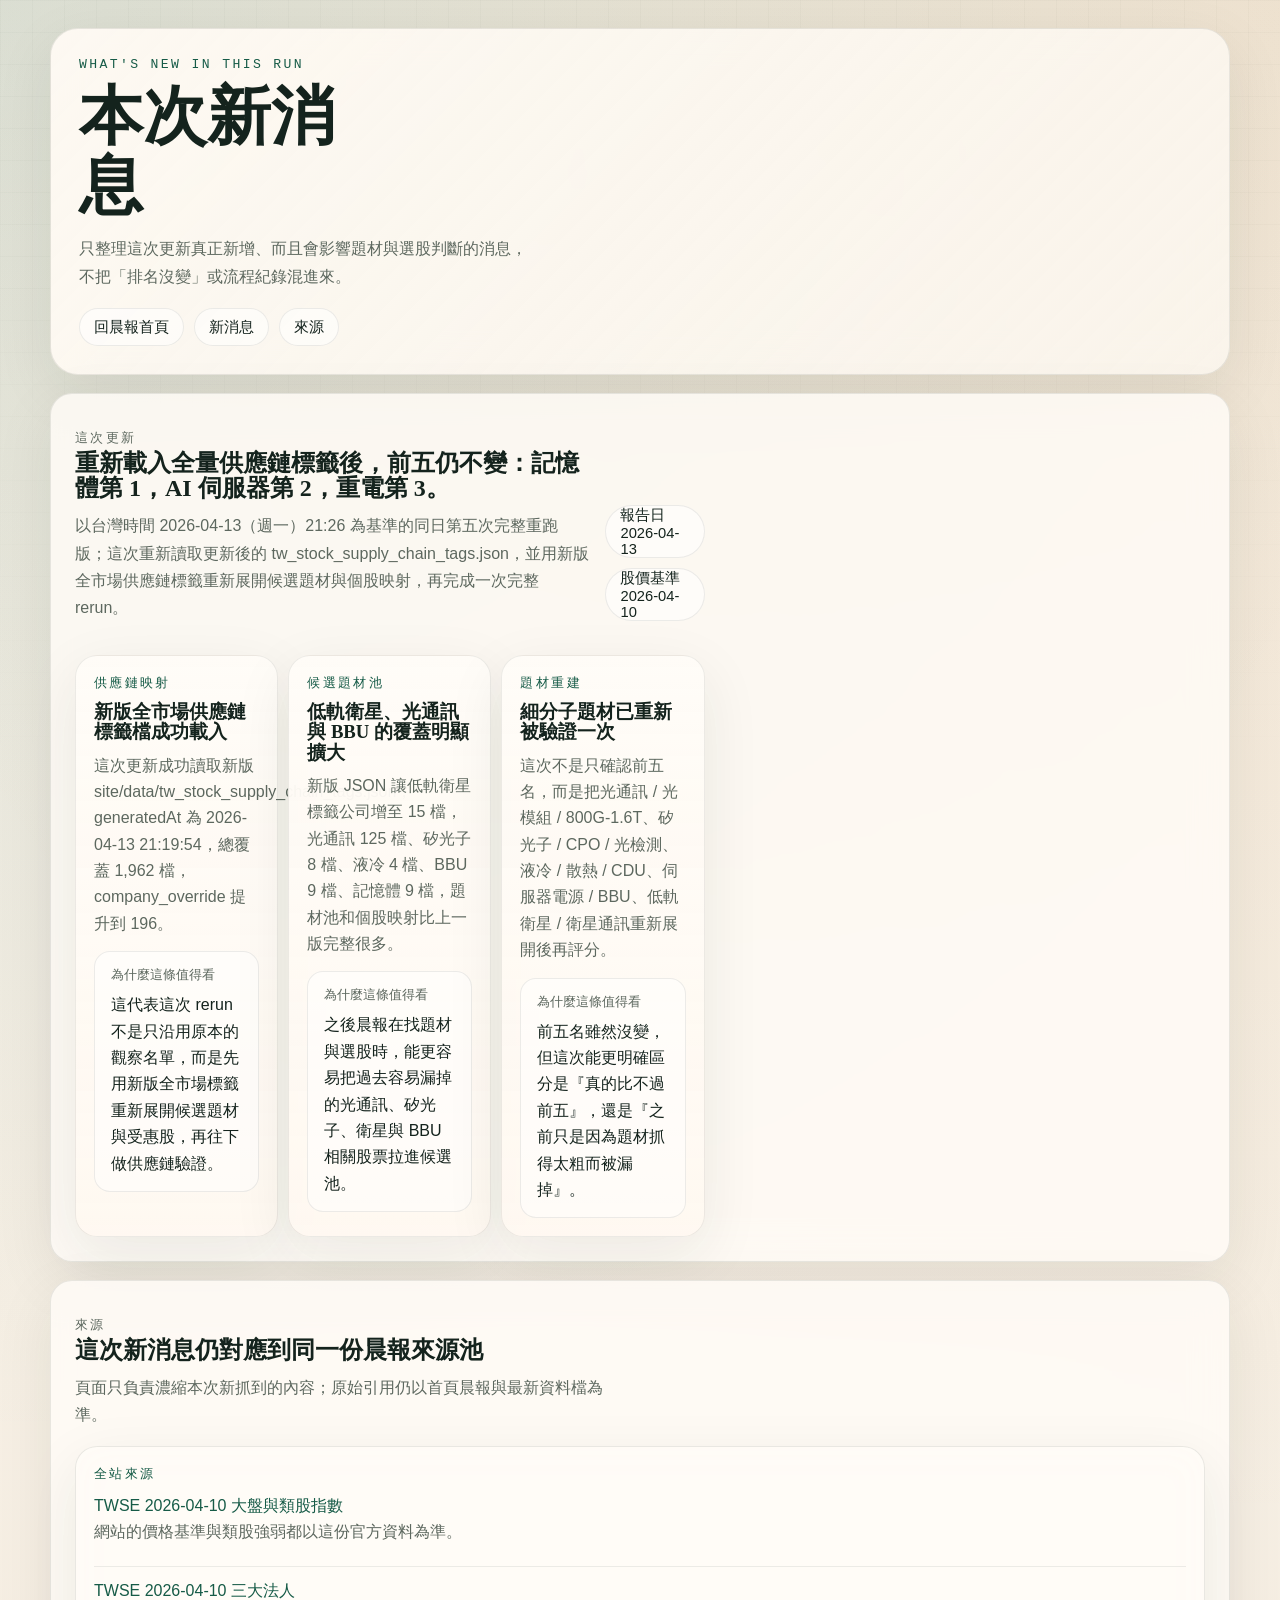
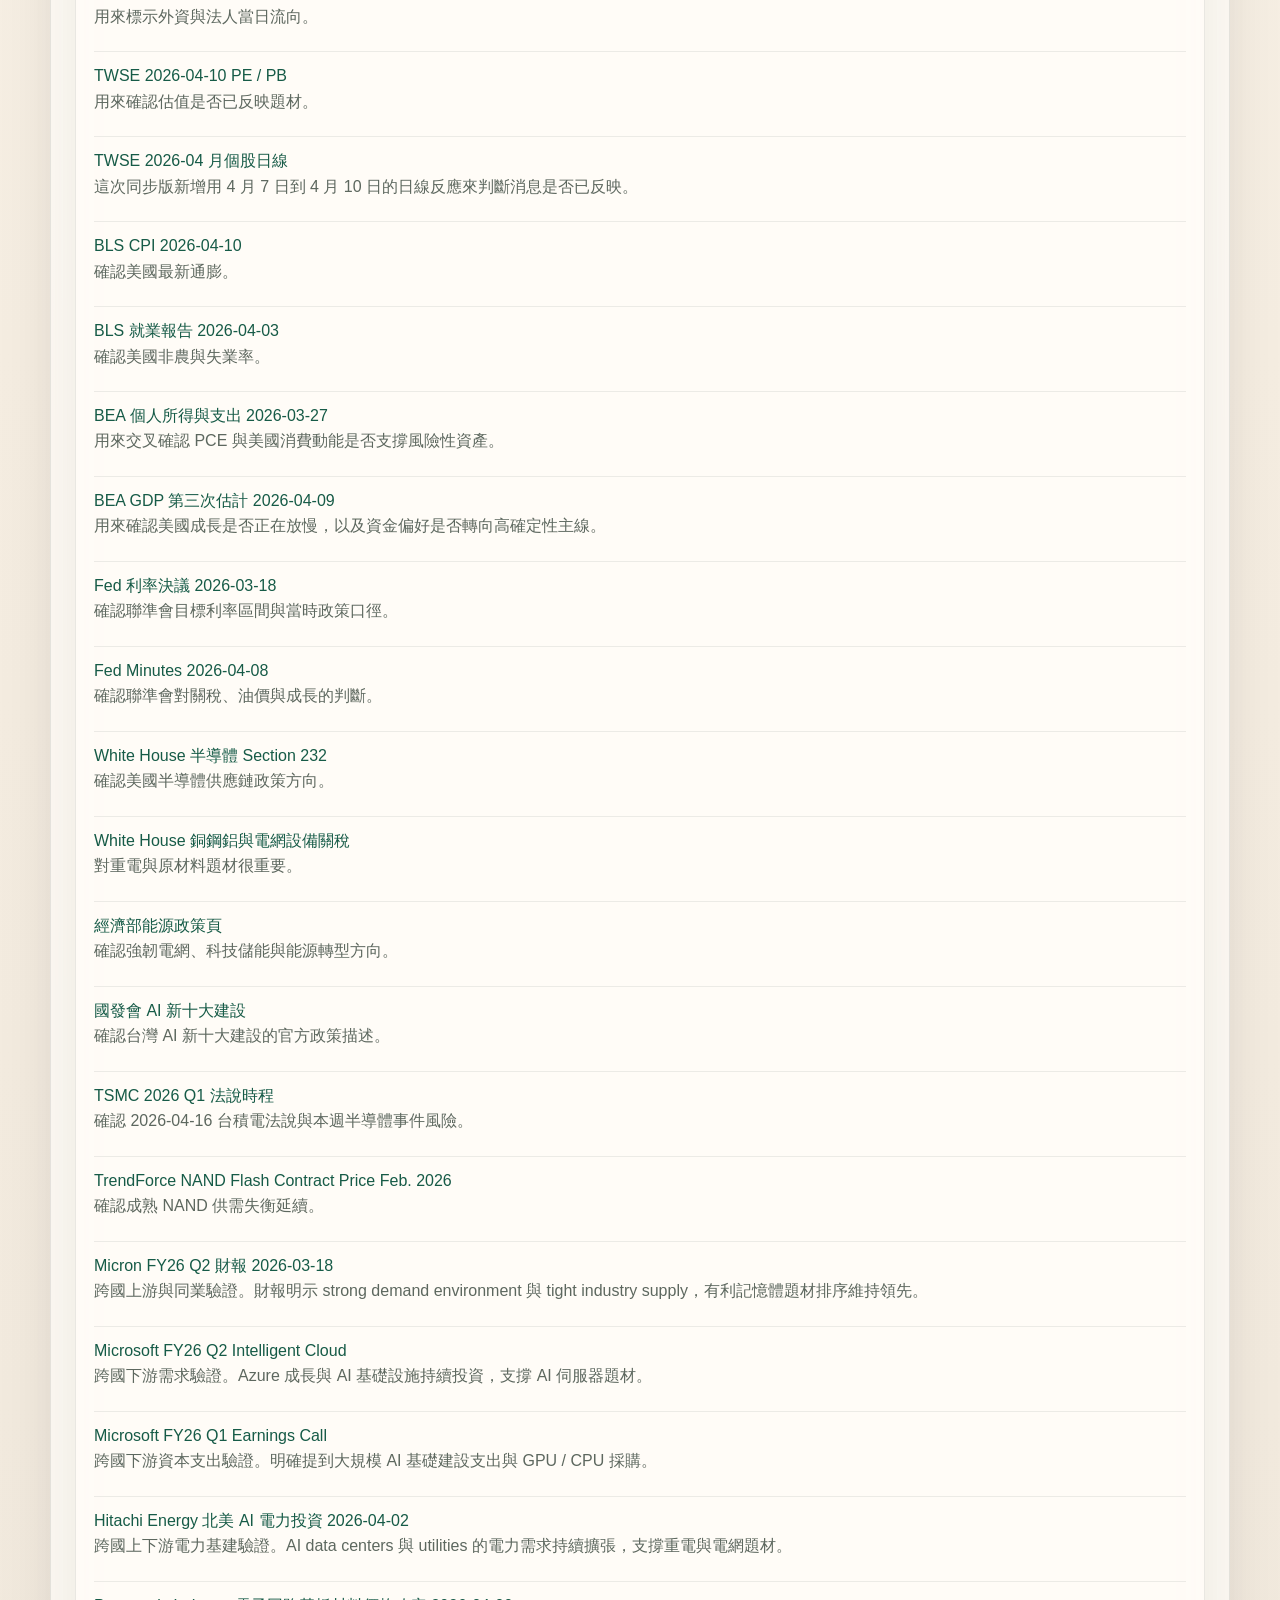
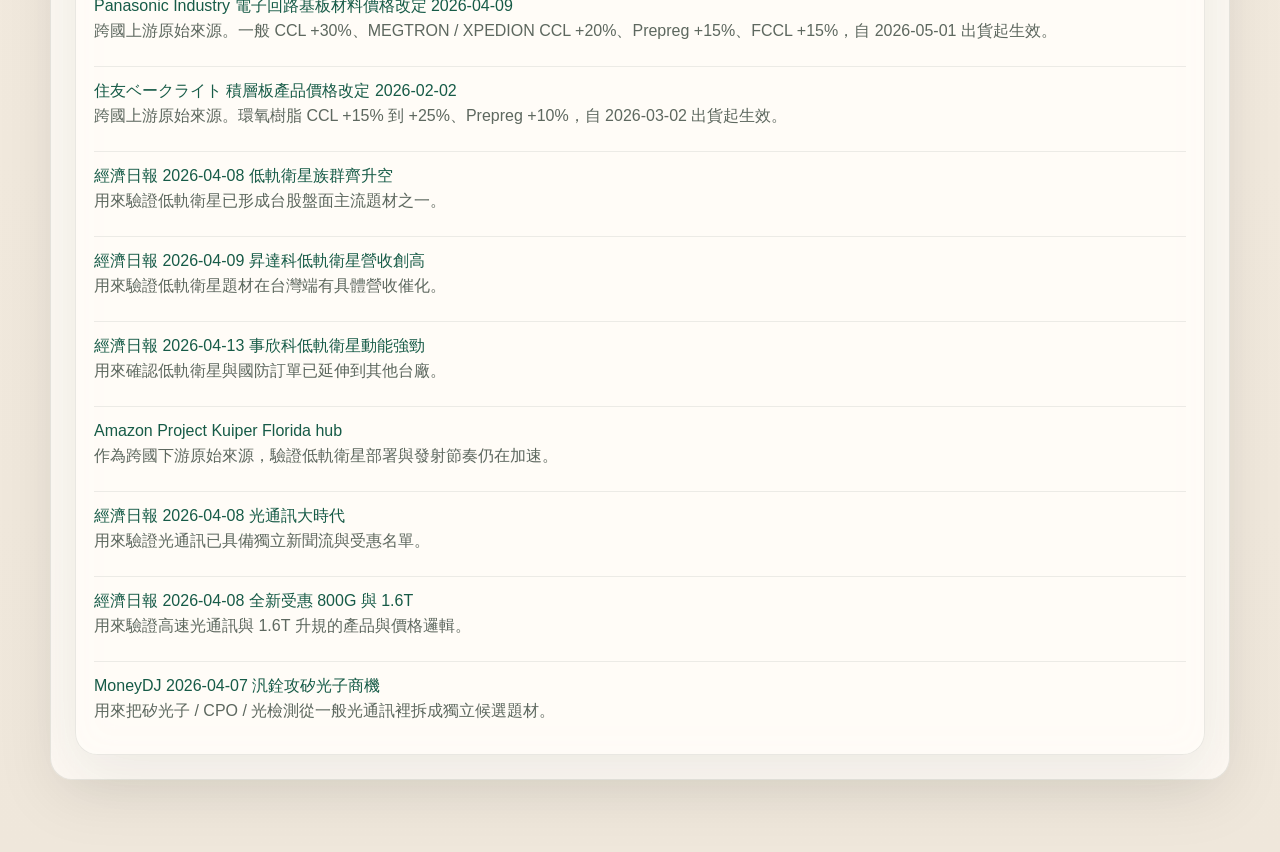
==== site/news.html @ 87246f04 "Add latest discoveries page to site" ====
<!DOCTYPE html>
<html lang="zh-Hant">
  <head>
    <meta charset="UTF-8" />
    <meta name="viewport" content="width=device-width, initial-scale=1.0" />
    <title>本次新消息 | 台股晨報看板</title>
    <meta
      name="description"
      content="把這次更新新抓到、會影響台股題材與選股判斷的消息，另外整理成一頁。"
    />
    <link rel="stylesheet" href="./styles.css" />
  </head>
  <body>
    <div class="page-backdrop"></div>
    <div class="shell">
      <header class="hero" id="top">
        <div class="hero-copy">
          <p class="eyebrow">What's New In This Run</p>
          <h1>本次新消息</h1>
          <p class="hero-text">
            只整理這次更新真正新增、而且會影響題材與選股判斷的消息，不把「排名沒變」或流程紀錄混進來。
          </p>
        </div>
        <nav class="quick-nav" aria-label="快速導覽">
          <a href="./index.html">回晨報首頁</a>
          <a href="#latest">新消息</a>
          <a href="#sources">來源</a>
        </nav>
      </header>

      <main id="news-app" class="app">
        <section class="loading-card">
          <p class="loading-kicker">載入中</p>
          <h2>正在整理這次更新的新消息</h2>
          <p>如果是第一次打開，請稍等資料載入完成。</p>
        </section>
      </main>
    </div>

    <script type="module" src="./news.js"></script>
  </body>
</html>
---- site/styles.css ----
:root {
  --bg: #f6f0e7;
  --bg-soft: rgba(255, 251, 244, 0.78);
  --surface: rgba(255, 252, 247, 0.84);
  --surface-strong: #fffaf3;
  --border: rgba(38, 49, 40, 0.1);
  --ink: #14231d;
  --muted: #5d685f;
  --jade: #165b47;
  --jade-soft: rgba(22, 91, 71, 0.12);
  --amber: #b56b17;
  --amber-soft: rgba(181, 107, 23, 0.12);
  --rose: #9e3d32;
  --rose-soft: rgba(158, 61, 50, 0.12);
  --shadow: 0 18px 60px rgba(21, 32, 27, 0.08);
  --radius-xl: 28px;
  --radius-lg: 22px;
  --radius-md: 16px;
  --radius-sm: 12px;
  --content-width: 1180px;
  --headline-font: "Iowan Old Style", "Palatino Linotype", "Book Antiqua",
    "Times New Roman", serif;
  --body-font: "Avenir Next", "PingFang TC", "Noto Sans TC", "Helvetica Neue",
    sans-serif;
  --mono-font: "SFMono-Regular", "Cascadia Code", Menlo, Monaco, Consolas,
    monospace;
}

* {
  box-sizing: border-box;
}

html {
  scroll-behavior: smooth;
}

body {
  margin: 0;
  min-height: 100vh;
  color: var(--ink);
  background:
    radial-gradient(circle at top left, rgba(22, 91, 71, 0.13), transparent 34%),
    radial-gradient(circle at top right, rgba(181, 107, 23, 0.12), transparent 36%),
    linear-gradient(180deg, #f9f4eb 0%, #f5ede1 48%, #efe7db 100%);
  font-family: var(--body-font);
}

.page-backdrop {
  position: fixed;
  inset: 0;
  pointer-events: none;
  background-image:
    linear-gradient(rgba(20, 35, 29, 0.035) 1px, transparent 1px),
    linear-gradient(90deg, rgba(20, 35, 29, 0.03) 1px, transparent 1px);
  background-size: 32px 32px;
  mask-image: linear-gradient(180deg, rgba(0, 0, 0, 0.6), transparent 92%);
}

.shell {
  position: relative;
  width: min(calc(100% - 28px), var(--content-width));
  margin: 0 auto;
  padding: 28px 0 72px;
}

.hero {
  display: grid;
  gap: 18px;
  padding: 28px;
  border: 1px solid var(--border);
  border-radius: var(--radius-xl);
  background:
    linear-gradient(135deg, rgba(255, 250, 243, 0.92), rgba(252, 247, 239, 0.7)),
    rgba(255, 255, 255, 0.3);
  box-shadow: var(--shadow);
  backdrop-filter: blur(18px);
}

.hero-copy {
  max-width: 760px;
}

.eyebrow,
.loading-kicker,
.section-kicker,
.card-kicker {
  margin: 0 0 10px;
  font-size: 0.82rem;
  letter-spacing: 0.18em;
  text-transform: uppercase;
  color: var(--jade);
  font-family: var(--mono-font);
}

h1,
h2,
h3,
h4 {
  margin: 0;
  font-family: var(--headline-font);
  font-weight: 700;
  line-height: 1.08;
}

h1 {
  font-size: clamp(2.4rem, 5vw, 4.6rem);
  max-width: 9ch;
}

.hero-text {
  margin: 14px 0 0;
  max-width: 50ch;
  font-size: 1.03rem;
  line-height: 1.7;
  color: var(--muted);
}

.quick-nav {
  display: flex;
  gap: 10px;
  flex-wrap: wrap;
}

.quick-nav a,
.chip,
.pill {
  display: inline-flex;
  align-items: center;
  gap: 8px;
  min-height: 38px;
  padding: 0 14px;
  border-radius: 999px;
  border: 1px solid rgba(20, 35, 29, 0.08);
  background: rgba(255, 255, 255, 0.55);
  color: var(--ink);
  text-decoration: none;
  font-size: 0.92rem;
}

.is-hidden {
  display: none !important;
}

.app {
  display: grid;
  gap: 18px;
  margin-top: 18px;
}

.panel,
.loading-card,
.theme-card,
.stock-card,
.focus-card,
.source-card,
.change-card {
  border: 1px solid var(--border);
  border-radius: var(--radius-lg);
  background: var(--surface);
  box-shadow: var(--shadow);
  backdrop-filter: blur(18px);
}

.loading-card,
.panel {
  padding: 24px;
}

.panel-grid {
  display: grid;
  gap: 16px;
}

.overview {
  display: grid;
  gap: 16px;
  grid-template-columns: 1.3fr 1fr;
}

.market-strip,
.macro-grid,
.focus-grid,
.discovery-grid,
.theme-meta,
.stock-metrics,
.source-list,
.change-list,
.badge-row {
  display: grid;
  gap: 10px;
}

.market-strip {
  grid-template-columns: repeat(4, minmax(0, 1fr));
}

.metric-card {
  padding: 16px;
  border-radius: var(--radius-md);
  background: rgba(255, 255, 255, 0.56);
  border: 1px solid rgba(20, 35, 29, 0.08);
}

.metric-label {
  margin: 0;
  font-size: 0.82rem;
  color: var(--muted);
}

.metric-value {
  margin: 10px 0 6px;
  font-size: clamp(1.25rem, 2vw, 1.7rem);
  font-weight: 700;
  font-family: var(--mono-font);
}

.metric-note,
.body-copy,
.stock-note,
.meta-note,
.theme-summary,
.source-note {
  margin: 0;
  line-height: 1.65;
  color: var(--muted);
}

.summary-points,
.checklist,
.risk-list,
.source-list,
.change-list,
.inline-list {
  margin: 0;
  padding: 0;
  list-style: none;
}

.summary-points li,
.checklist li,
.risk-list li,
.source-list li,
.change-list li,
.inline-list li {
  padding: 11px 0;
  border-top: 1px solid rgba(20, 35, 29, 0.08);
  line-height: 1.6;
}

.summary-points li:first-child,
.checklist li:first-child,
.risk-list li:first-child,
.source-list li:first-child,
.change-list li:first-child,
.inline-list li:first-child {
  border-top: 0;
  padding-top: 0;
}

.theme-accordion {
  display: grid;
  gap: 16px;
}

.theme-card {
  overflow: clip;
}

.theme-card details {
  display: block;
}

.theme-card summary {
  display: grid;
  gap: 14px;
  padding: 22px;
  cursor: pointer;
  list-style: none;
}

.theme-card summary::-webkit-details-marker {
  display: none;
}

.theme-head {
  display: flex;
  align-items: flex-start;
  justify-content: space-between;
  gap: 12px;
}

.theme-title {
  display: flex;
  align-items: center;
  gap: 12px;
  flex-wrap: wrap;
}

.rank-badge {
  display: inline-flex;
  align-items: center;
  justify-content: center;
  width: 42px;
  height: 42px;
  border-radius: 50%;
  background: var(--jade);
  color: white;
  font-family: var(--mono-font);
  font-weight: 700;
}

.heat-badge {
  padding: 7px 12px;
  border-radius: 999px;
  font-size: 0.84rem;
  font-weight: 700;
}

.heat-hot {
  color: var(--rose);
  background: var(--rose-soft);
}

.heat-warm {
  color: var(--amber);
  background: var(--amber-soft);
}

.heat-cool {
  color: var(--jade);
  background: var(--jade-soft);
}

.theme-body {
  padding: 0 22px 22px;
}

.theme-meta {
  grid-template-columns: repeat(2, minmax(0, 1fr));
  margin-bottom: 18px;
}

.info-block {
  padding: 14px 16px;
  border-radius: var(--radius-md);
  background: rgba(255, 255, 255, 0.52);
  border: 1px solid rgba(20, 35, 29, 0.08);
}

.info-label {
  margin: 0 0 8px;
  color: var(--muted);
  font-size: 0.82rem;
}

.info-text {
  margin: 0;
  line-height: 1.65;
}

.stock-grid,
.focus-grid {
  display: grid;
  gap: 12px;
}

.stock-card,
.focus-card,
.source-card,
.change-card {
  padding: 18px;
}

.stock-header {
  display: flex;
  align-items: flex-start;
  justify-content: space-between;
  gap: 12px;
}

.stock-title-wrap {
  display: grid;
  gap: 4px;
}

.stock-title {
  display: flex;
  align-items: center;
  gap: 10px;
  flex-wrap: wrap;
}

.ticker {
  font-family: var(--mono-font);
  color: var(--jade);
  font-size: 0.92rem;
}

.stock-role {
  margin: 0;
  color: var(--muted);
  line-height: 1.55;
}

.stock-metrics {
  margin: 14px 0;
  grid-template-columns: repeat(3, minmax(0, 1fr));
}

.metric-pill {
  padding: 12px 14px;
  border-radius: var(--radius-md);
  background: rgba(255, 255, 255, 0.56);
  border: 1px solid rgba(20, 35, 29, 0.08);
}

.metric-pill strong {
  display: block;
  margin-bottom: 6px;
  font-family: var(--mono-font);
  font-size: 0.95rem;
}

.metric-pill span {
  display: block;
  color: var(--muted);
  font-size: 0.85rem;
}

.tone-up {
  color: var(--jade);
}

.tone-down {
  color: var(--rose);
}

.tone-flat {
  color: var(--amber);
}

.split-copy {
  display: grid;
  gap: 14px;
  grid-template-columns: repeat(2, minmax(0, 1fr));
}

.section-header {
  display: flex;
  align-items: flex-end;
  justify-content: space-between;
  gap: 16px;
  margin-bottom: 18px;
}

.section-header p {
  margin: 10px 0 0;
  color: var(--muted);
  max-width: 60ch;
  line-height: 1.7;
}

.focus-grid {
  grid-template-columns: repeat(2, minmax(0, 1fr));
}

.focus-card {
  position: relative;
  overflow: hidden;
}

.focus-card::after {
  content: "";
  position: absolute;
  inset: auto -20% -30% auto;
  width: 120px;
  height: 120px;
  border-radius: 50%;
  background: radial-gradient(circle, rgba(22, 91, 71, 0.15), transparent 72%);
}

.focus-title {
  display: flex;
  align-items: center;
  gap: 10px;
  flex-wrap: wrap;
}

.focus-note {
  margin: 12px 0 0;
  line-height: 1.65;
  color: var(--muted);
}

.page-actions {
  display: flex;
  align-items: center;
}

.button-link {
  display: inline-flex;
  align-items: center;
  justify-content: center;
  min-height: 42px;
  padding: 0 16px;
  border-radius: 999px;
  background: var(--jade);
  color: #fff;
  text-decoration: none;
  font-size: 0.92rem;
  font-weight: 600;
}

.button-link:hover {
  background: #124b3b;
}

.discovery-grid {
  grid-template-columns: repeat(3, minmax(0, 1fr));
}

.discovery-card {
  padding: 18px;
  border-radius: var(--radius-lg);
  border: 1px solid rgba(20, 35, 29, 0.08);
  background: rgba(255, 255, 255, 0.58);
  box-shadow: var(--shadow);
}

.discovery-card-strong {
  background:
    linear-gradient(180deg, rgba(255, 252, 247, 0.96), rgba(255, 248, 240, 0.86)),
    rgba(255, 255, 255, 0.4);
}

.discovery-card h3 {
  margin-bottom: 10px;
}

.discovery-why {
  margin: 14px 0 0;
  line-height: 1.7;
  color: var(--jade);
}

.discovery-impact {
  margin-top: 14px;
}

.compact-card {
  padding: 18px;
}

.changes-layout,
.sources-layout {
  display: grid;
  gap: 14px;
  grid-template-columns: 1.1fr 1fr;
}

.source-card a {
  color: var(--jade);
  text-decoration: none;
}

.source-card a:hover {
  text-decoration: underline;
}

.footer-note {
  margin-top: 18px;
  color: var(--muted);
  font-size: 0.9rem;
  line-height: 1.7;
}

.animate-rise {
  animation: rise 540ms ease both;
}

.delay-1 {
  animation-delay: 80ms;
}

.delay-2 {
  animation-delay: 160ms;
}

.delay-3 {
  animation-delay: 240ms;
}

@keyframes rise {
  from {
    opacity: 0;
    transform: translateY(14px);
  }
  to {
    opacity: 1;
    transform: translateY(0);
  }
}

@media (max-width: 980px) {
  .overview,
  .changes-layout,
  .sources-layout,
  .split-copy,
  .focus-grid,
  .discovery-grid {
    grid-template-columns: 1fr;
  }

  .market-strip {
    grid-template-columns: repeat(2, minmax(0, 1fr));
  }

  .theme-meta,
  .stock-metrics {
    grid-template-columns: 1fr;
  }
}

@media (max-width: 720px) {
  .shell {
    width: min(calc(100% - 18px), var(--content-width));
    padding-top: 14px;
    padding-bottom: 48px;
  }

  .hero,
  .loading-card,
  .panel {
    padding: 18px;
  }

  .theme-card summary,
  .theme-body,
  .stock-card,
  .focus-card,
  .source-card,
  .change-card {
    padding: 16px;
  }

  h1 {
    max-width: 100%;
    font-size: clamp(2.2rem, 11vw, 3.4rem);
  }

  .section-header {
    align-items: flex-start;
    flex-direction: column;
  }

  .page-actions {
    width: 100%;
  }

  .button-link {
    width: 100%;
  }

  .market-strip {
    grid-template-columns: 1fr;
  }

  .quick-nav {
    overflow-x: auto;
    padding-bottom: 4px;
  }

  .quick-nav::-webkit-scrollbar {
    display: none;
  }

  .stock-header,
  .theme-head {
    flex-direction: column;
  }
}

@media (prefers-reduced-motion: reduce) {
  html {
    scroll-behavior: auto;
  }

  .animate-rise,
  .delay-1,
  .delay-2,
  .delay-3 {
    animation: none;
  }
}
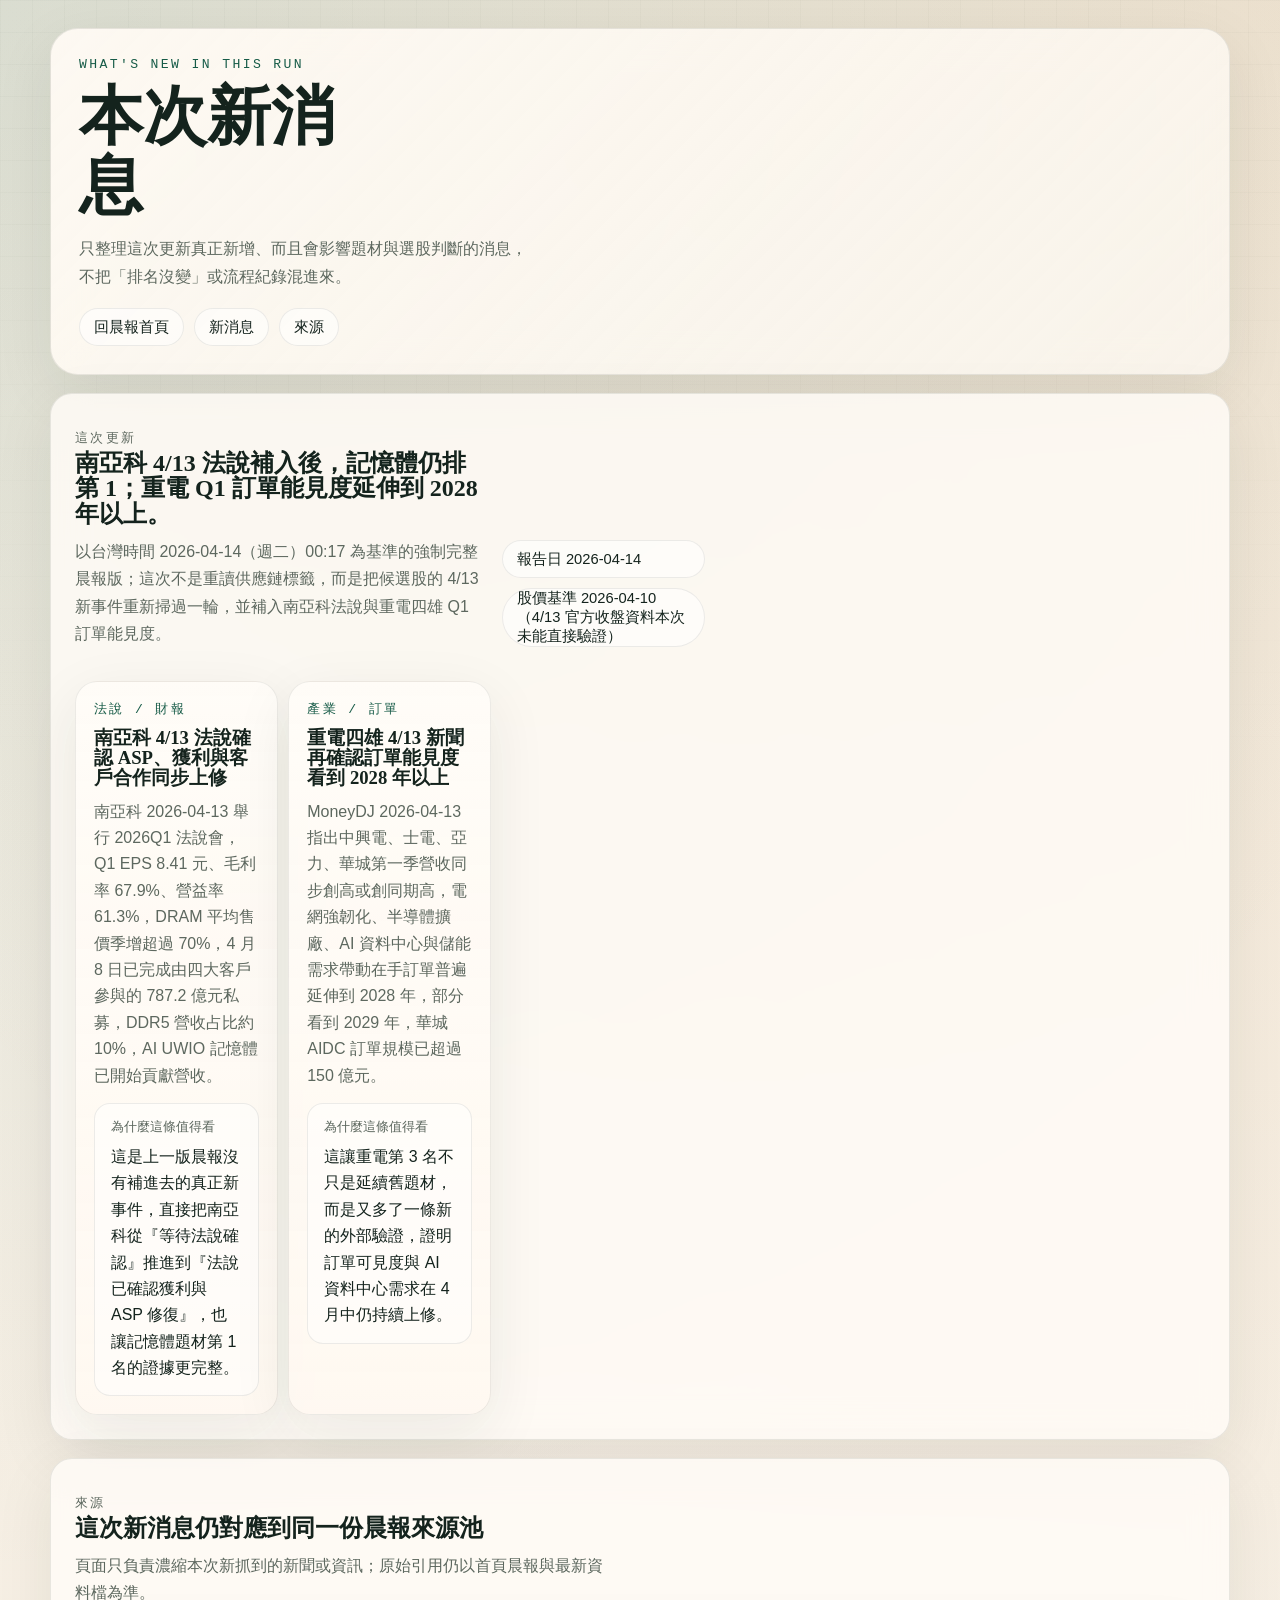
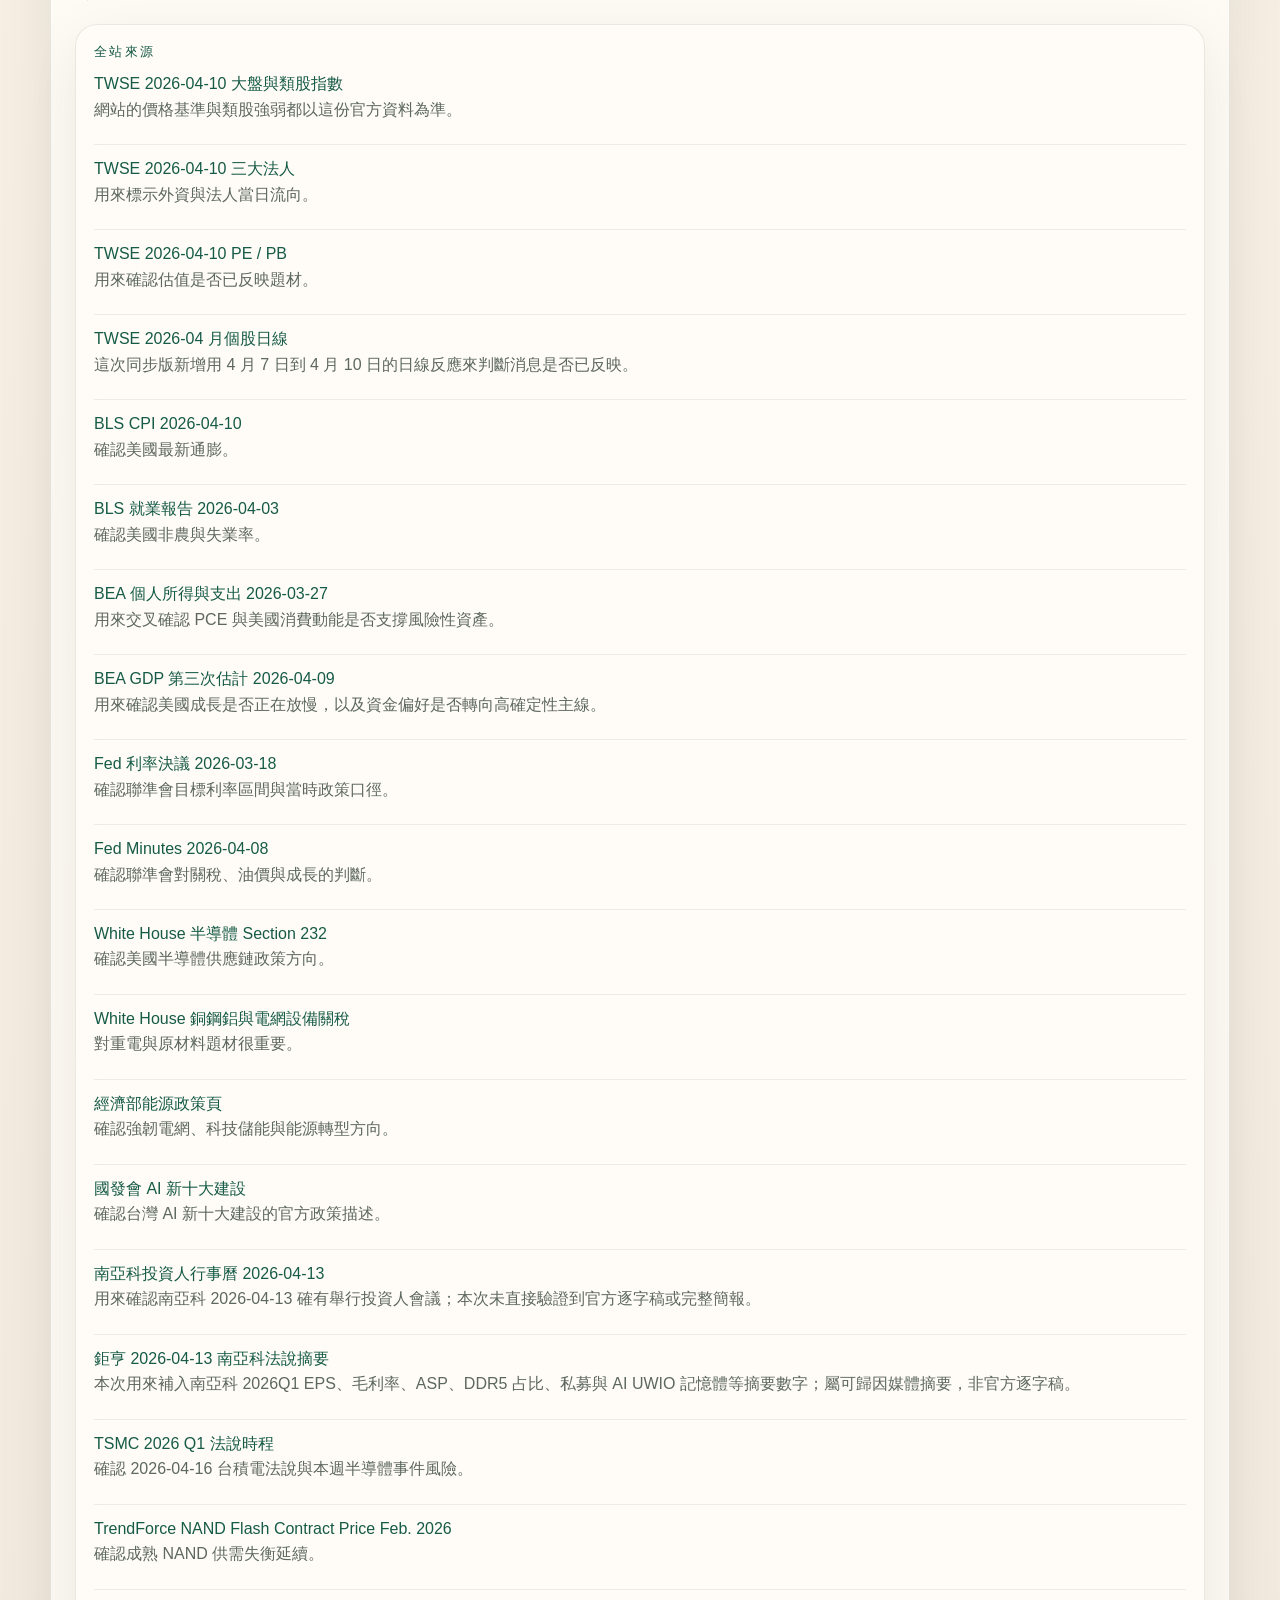
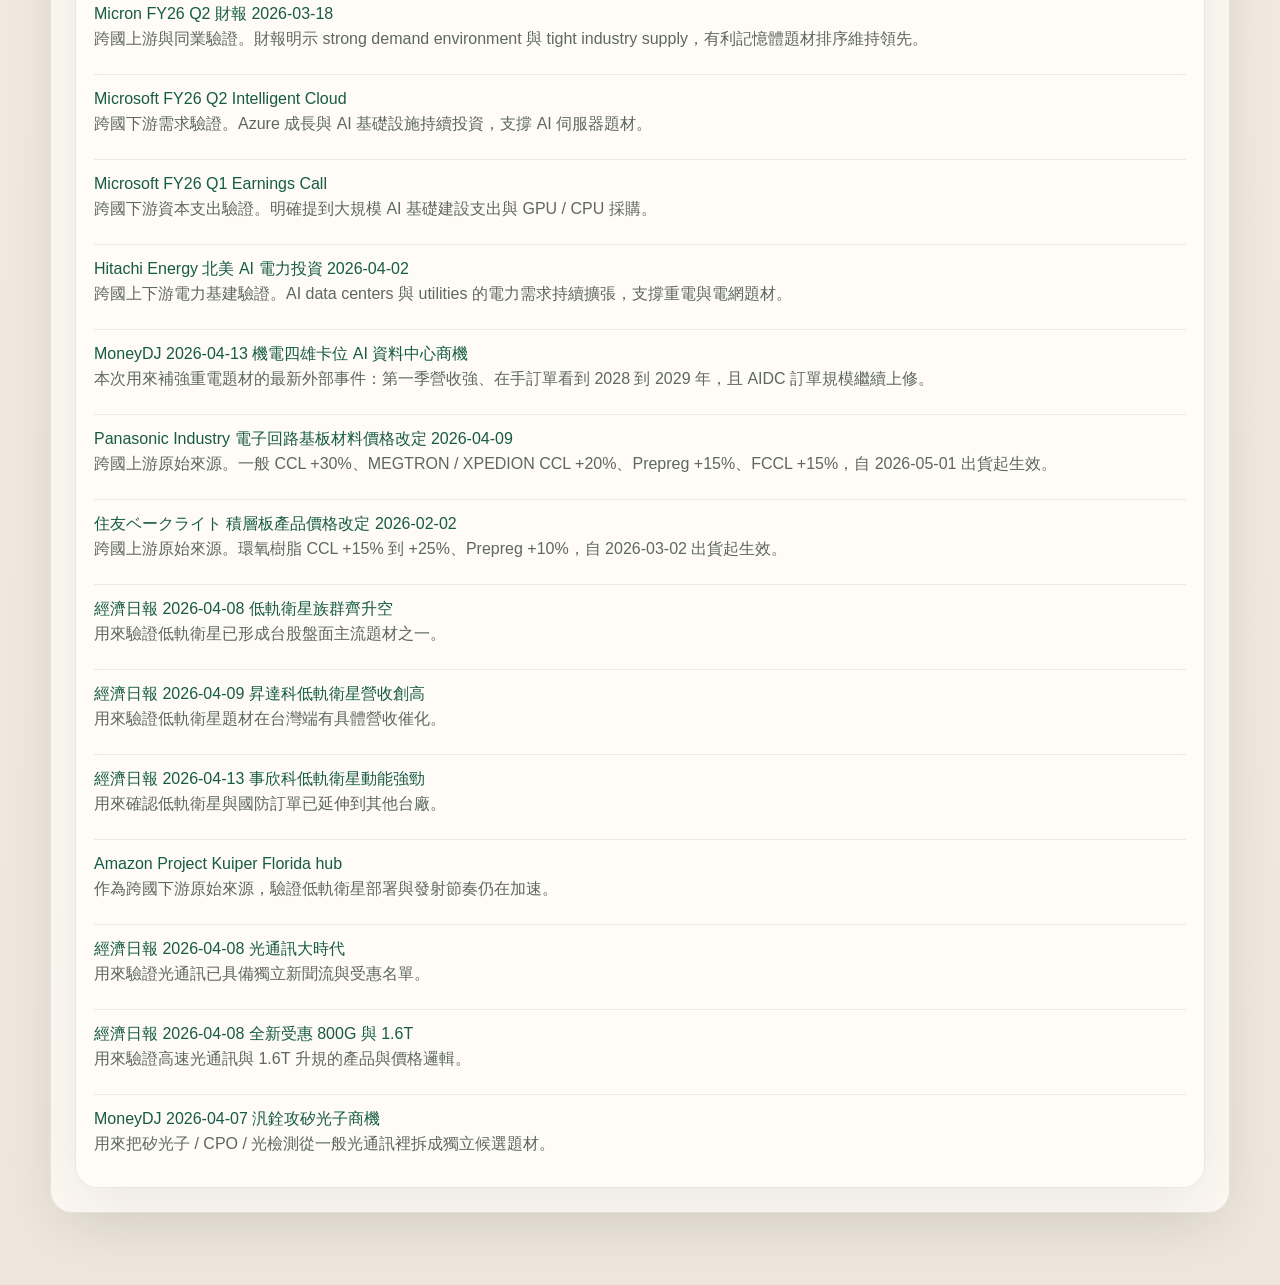
==== commit c7e01fb8: "Fix site cache for latest report updates" ====
--- a/site/news.html
+++ b/site/news.html
@@ -3,6 +3,9 @@
   <head>
     <meta charset="UTF-8" />
     <meta name="viewport" content="width=device-width, initial-scale=1.0" />
+    <meta http-equiv="Cache-Control" content="no-cache, no-store, must-revalidate" />
+    <meta http-equiv="Pragma" content="no-cache" />
+    <meta http-equiv="Expires" content="0" />
     <title>本次新消息 | 台股晨報看板</title>
     <meta
       name="description"
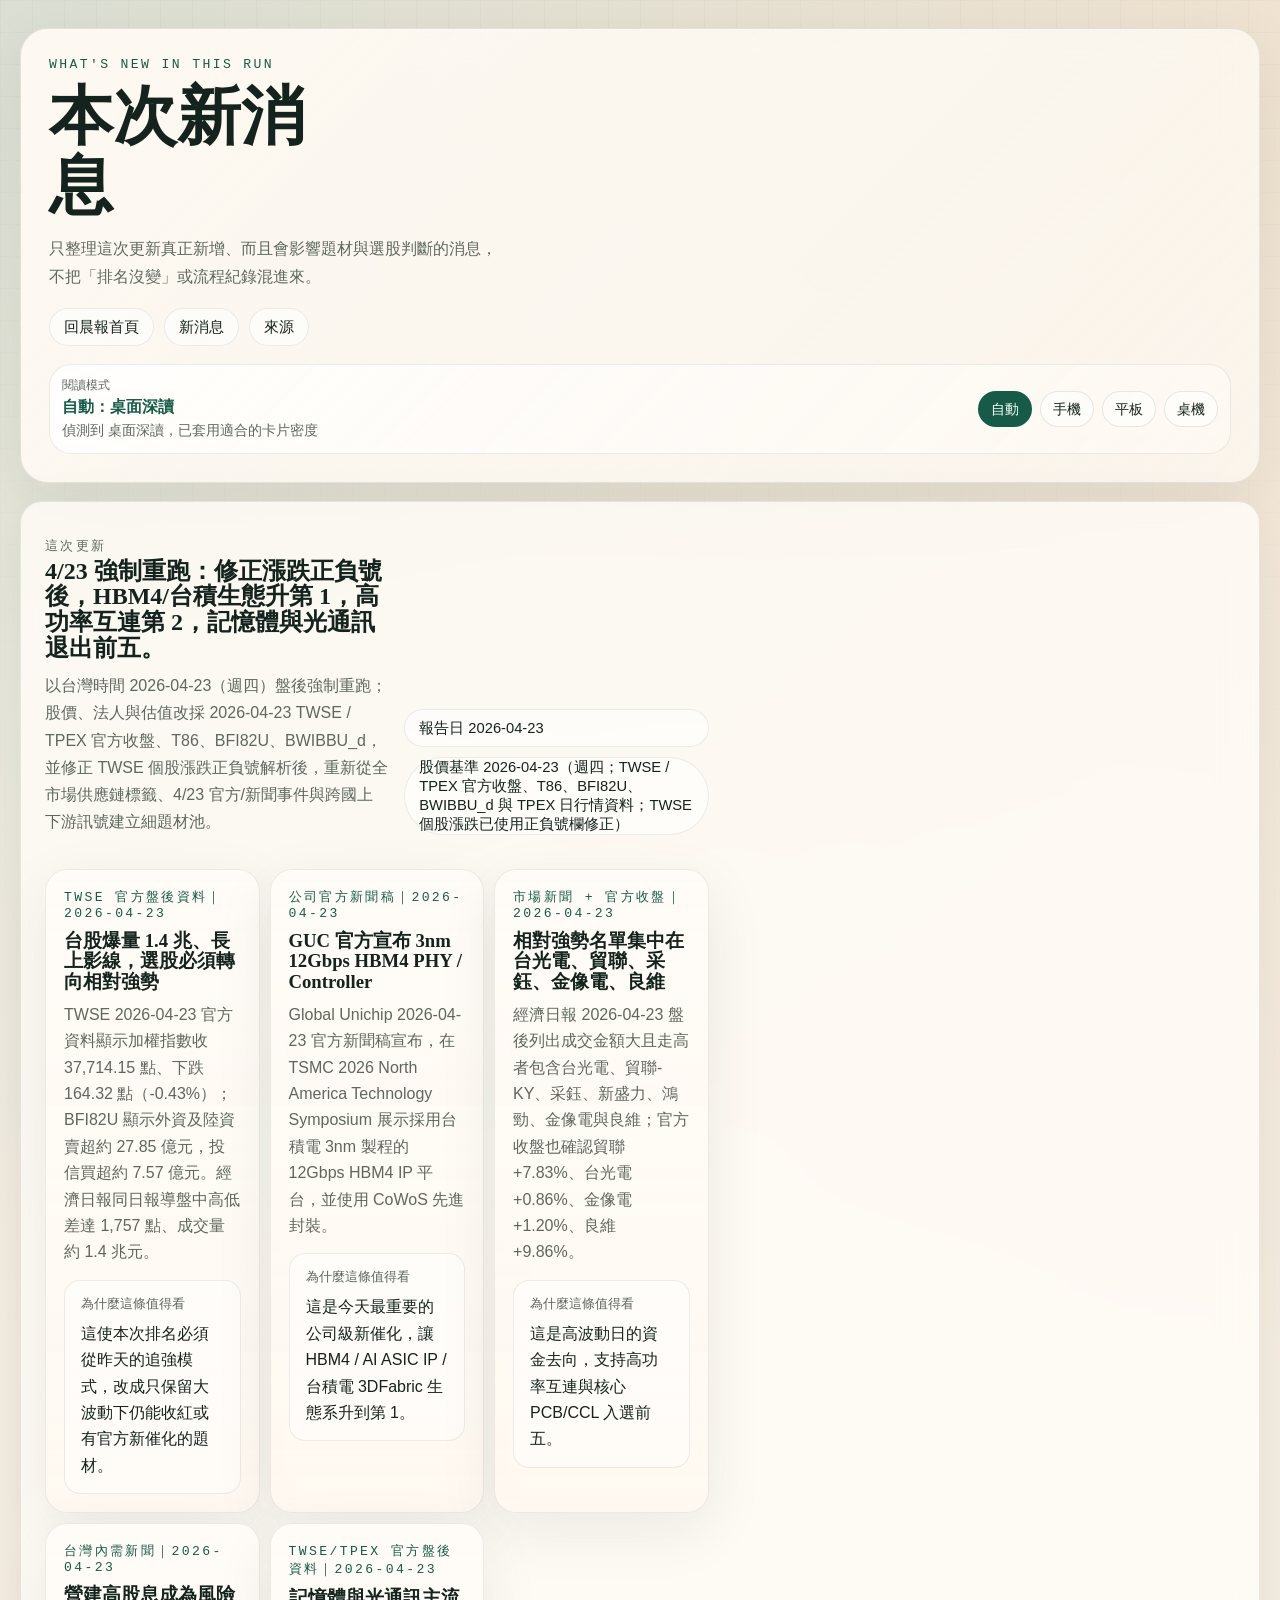
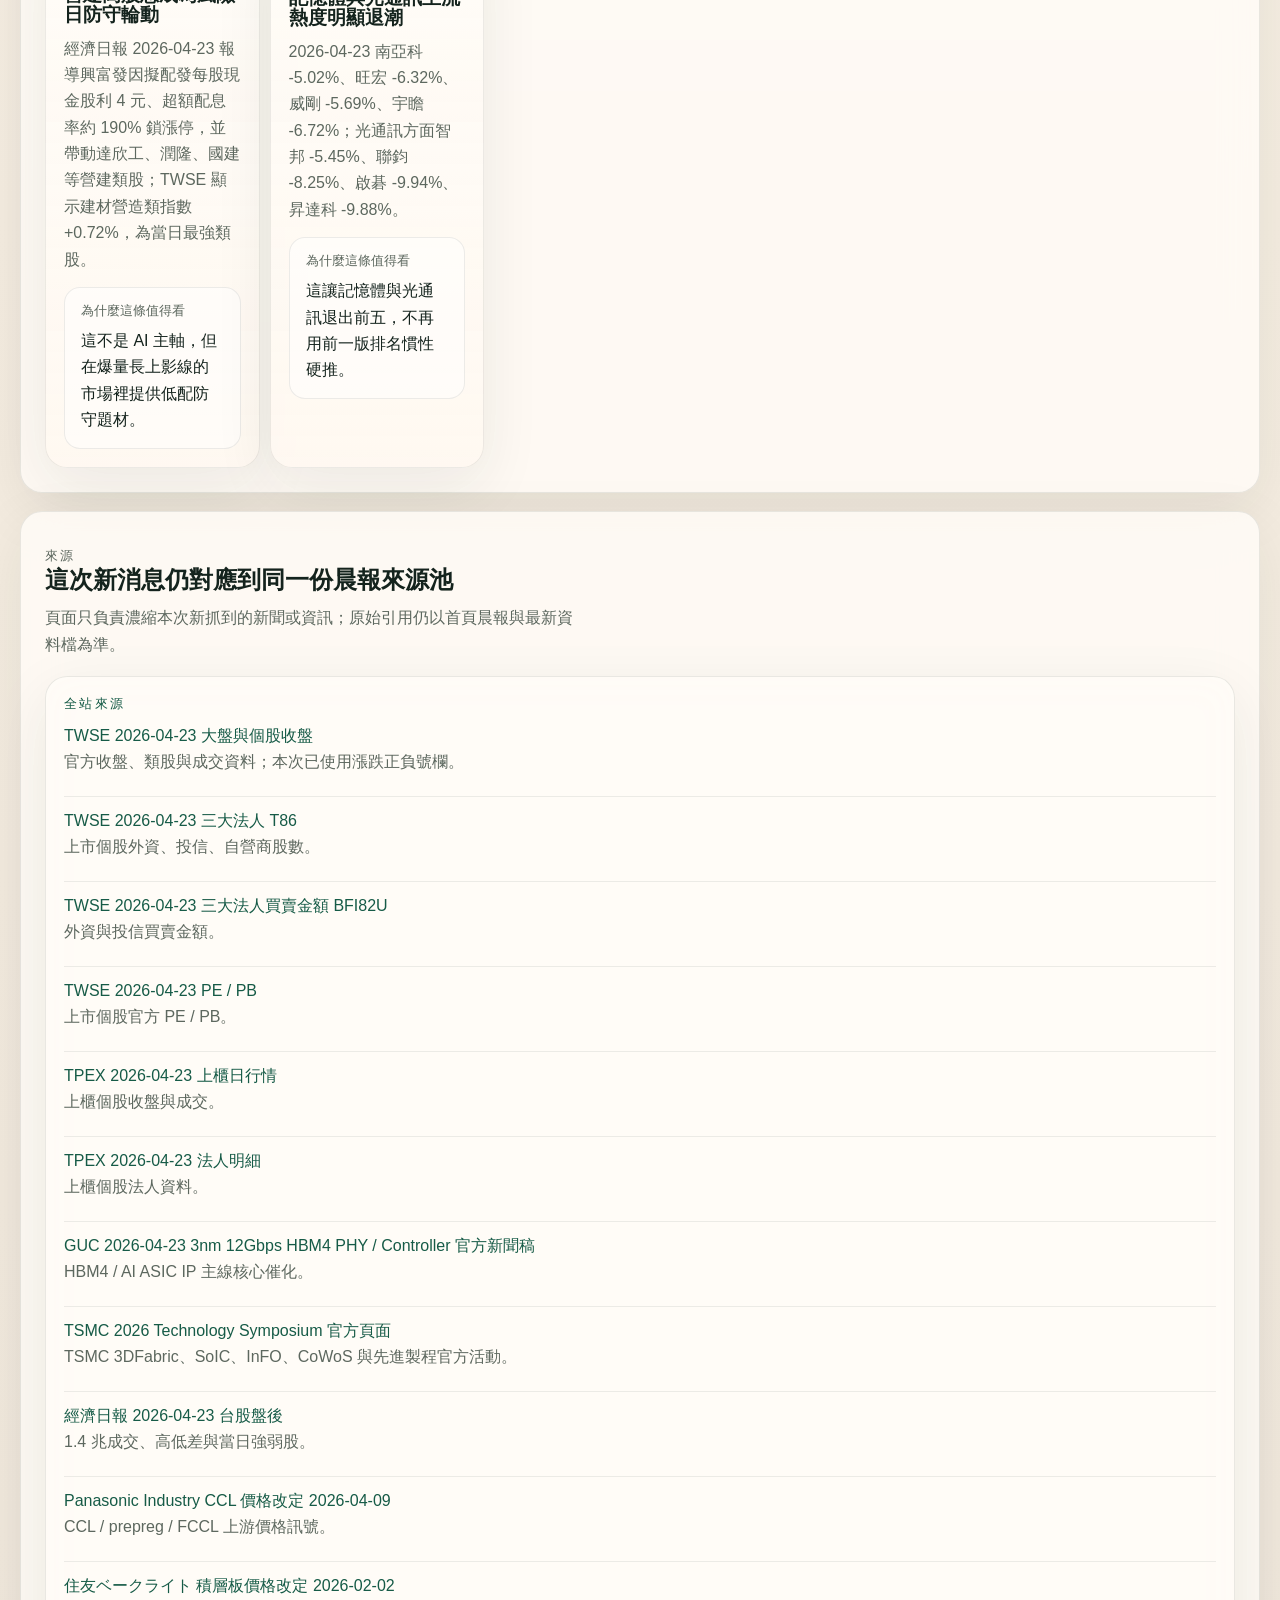
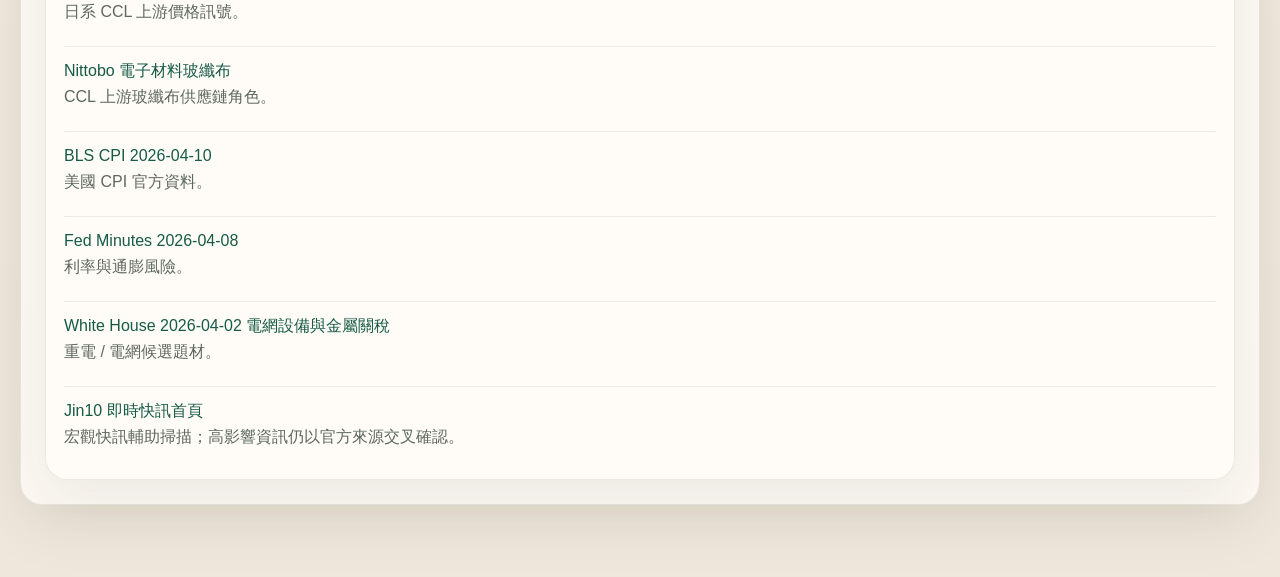
==== commit 14cf6159: "add adaptive reading mode" ====
--- a/site/news.html
+++ b/site/news.html
@@ -29,6 +29,7 @@
           <a href="#latest">新消息</a>
           <a href="#sources">來源</a>
         </nav>
+        <div id="reading-mode-control" class="reading-mode-toggle"></div>
       </header>
 
       <main id="news-app" class="app">
--- a/site/styles.css
+++ b/site/styles.css
@@ -137,6 +137,72 @@
   font-size: 0.92rem;
 }
 
+.reading-mode-toggle {
+  display: flex;
+  align-items: center;
+  justify-content: space-between;
+  gap: 14px;
+  padding: 12px;
+  border: 1px solid rgba(20, 35, 29, 0.08);
+  border-radius: var(--radius-lg);
+  background:
+    linear-gradient(135deg, rgba(255, 255, 255, 0.68), rgba(255, 248, 239, 0.5)),
+    rgba(255, 255, 255, 0.36);
+}
+
+.reading-mode-toggle:empty {
+  display: none;
+}
+
+.reading-mode-copy {
+  display: grid;
+  gap: 3px;
+  min-width: 0;
+}
+
+.reading-mode-label {
+  color: var(--muted);
+  font-size: 0.78rem;
+}
+
+.reading-mode-copy strong {
+  font-family: var(--mono-font);
+  color: var(--jade);
+  font-size: 0.98rem;
+}
+
+.reading-mode-copy span:last-child {
+  color: var(--muted);
+  font-size: 0.86rem;
+  line-height: 1.45;
+}
+
+.reading-mode-buttons {
+  display: flex;
+  flex-wrap: wrap;
+  gap: 8px;
+  justify-content: flex-end;
+}
+
+.reading-mode-buttons button {
+  min-height: 36px;
+  padding: 0 12px;
+  border: 1px solid rgba(20, 35, 29, 0.1);
+  border-radius: 999px;
+  background: rgba(255, 255, 255, 0.54);
+  color: var(--ink);
+  font: inherit;
+  font-size: 0.9rem;
+  cursor: pointer;
+}
+
+.reading-mode-buttons button:hover,
+.reading-mode-buttons button.is-active {
+  border-color: rgba(22, 91, 71, 0.32);
+  background: var(--jade);
+  color: #fff;
+}
+
 .is-hidden {
   display: none !important;
 }
@@ -590,6 +656,131 @@
   animation-delay: 240ms;
 }
 
+html[data-reading-mode="phone"] {
+  --content-width: 720px;
+  --radius-xl: 24px;
+  --radius-lg: 18px;
+  --radius-md: 14px;
+}
+
+html[data-reading-mode="phone"] .shell {
+  width: min(calc(100% - 16px), var(--content-width));
+  padding-top: 12px;
+}
+
+html[data-reading-mode="phone"] .hero,
+html[data-reading-mode="phone"] .loading-card,
+html[data-reading-mode="phone"] .panel {
+  padding: 16px;
+}
+
+html[data-reading-mode="phone"] h1 {
+  max-width: 100%;
+  font-size: clamp(2.05rem, 11vw, 3.2rem);
+}
+
+html[data-reading-mode="phone"] .hero-text,
+html[data-reading-mode="phone"] .section-header p,
+html[data-reading-mode="phone"] .body-copy,
+html[data-reading-mode="phone"] .stock-note,
+html[data-reading-mode="phone"] .theme-summary,
+html[data-reading-mode="phone"] .info-text {
+  line-height: 1.78;
+}
+
+html[data-reading-mode="phone"] .quick-nav {
+  flex-wrap: nowrap;
+  overflow-x: auto;
+  padding-bottom: 4px;
+  scroll-snap-type: x proximity;
+}
+
+html[data-reading-mode="phone"] .quick-nav a {
+  flex: 0 0 auto;
+  scroll-snap-align: start;
+}
+
+html[data-reading-mode="phone"] .quick-nav::-webkit-scrollbar {
+  display: none;
+}
+
+html[data-reading-mode="phone"] .reading-mode-toggle {
+  flex-direction: column;
+  align-items: stretch;
+}
+
+html[data-reading-mode="phone"] .reading-mode-buttons {
+  display: grid;
+  grid-template-columns: repeat(4, minmax(0, 1fr));
+}
+
+html[data-reading-mode="phone"] .reading-mode-buttons button {
+  padding: 0 8px;
+}
+
+html[data-reading-mode="phone"] .overview,
+html[data-reading-mode="phone"] .changes-layout,
+html[data-reading-mode="phone"] .sources-layout,
+html[data-reading-mode="phone"] .split-copy,
+html[data-reading-mode="phone"] .focus-grid,
+html[data-reading-mode="phone"] .discovery-grid,
+html[data-reading-mode="phone"] .market-strip,
+html[data-reading-mode="phone"] .macro-grid,
+html[data-reading-mode="phone"] .theme-meta,
+html[data-reading-mode="phone"] .stock-metrics {
+  grid-template-columns: 1fr;
+}
+
+html[data-reading-mode="phone"] .section-header,
+html[data-reading-mode="phone"] .stock-header,
+html[data-reading-mode="phone"] .theme-head {
+  align-items: flex-start;
+  flex-direction: column;
+}
+
+html[data-reading-mode="phone"] .theme-card summary,
+html[data-reading-mode="phone"] .theme-body,
+html[data-reading-mode="phone"] .stock-card,
+html[data-reading-mode="phone"] .focus-card,
+html[data-reading-mode="phone"] .source-card,
+html[data-reading-mode="phone"] .change-card {
+  padding: 15px;
+}
+
+html[data-reading-mode="tablet"] {
+  --content-width: 980px;
+}
+
+html[data-reading-mode="tablet"] .overview,
+html[data-reading-mode="tablet"] .changes-layout,
+html[data-reading-mode="tablet"] .sources-layout,
+html[data-reading-mode="tablet"] .split-copy,
+html[data-reading-mode="tablet"] .focus-grid {
+  grid-template-columns: 1fr;
+}
+
+html[data-reading-mode="tablet"] .market-strip,
+html[data-reading-mode="tablet"] .macro-grid,
+html[data-reading-mode="tablet"] .theme-meta,
+html[data-reading-mode="tablet"] .stock-metrics,
+html[data-reading-mode="tablet"] .discovery-grid {
+  grid-template-columns: repeat(2, minmax(0, 1fr));
+}
+
+html[data-reading-mode="tablet"] .stock-header,
+html[data-reading-mode="tablet"] .theme-head {
+  align-items: flex-start;
+  flex-direction: column;
+}
+
+html[data-reading-mode="desktop"] {
+  --content-width: 1240px;
+}
+
+html[data-reading-mode="desktop"] .stock-metrics {
+  grid-template-columns: repeat(6, minmax(0, 1fr));
+}
+
 @keyframes rise {
   from {
     opacity: 0;
